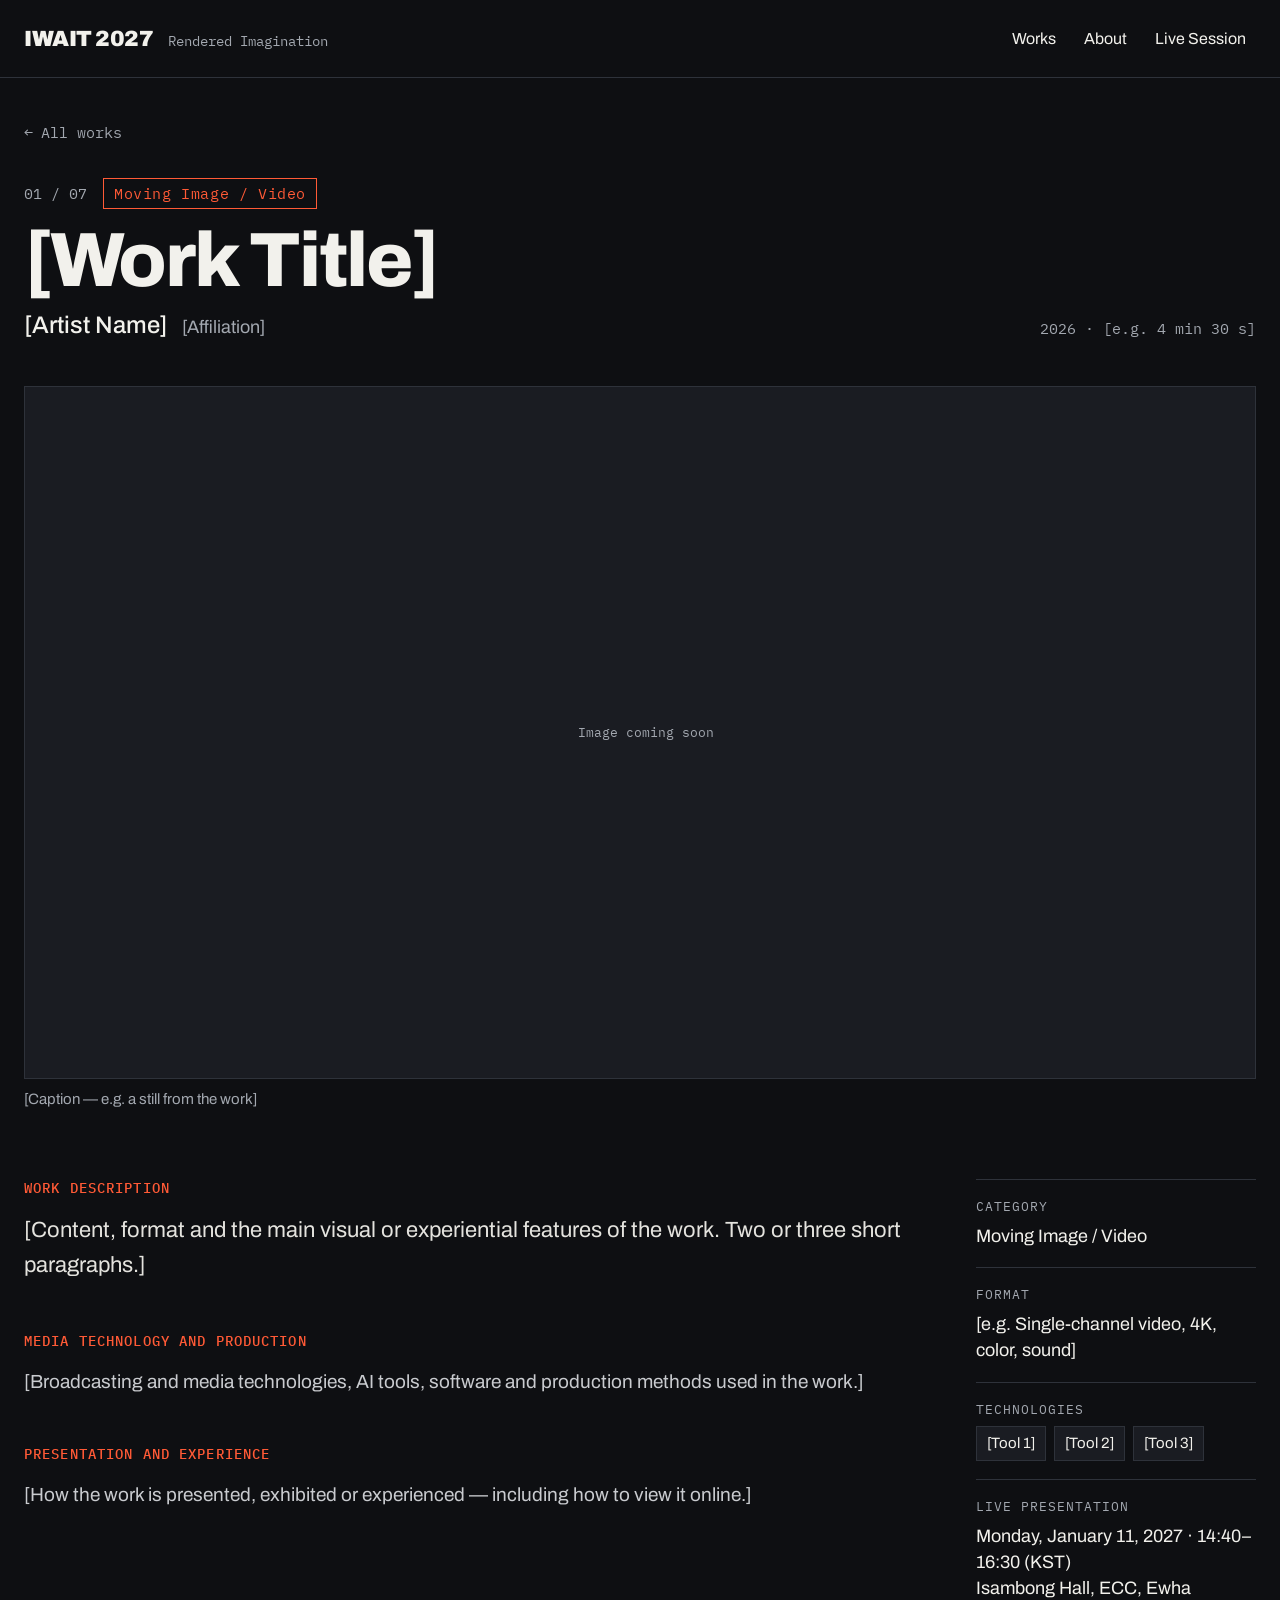
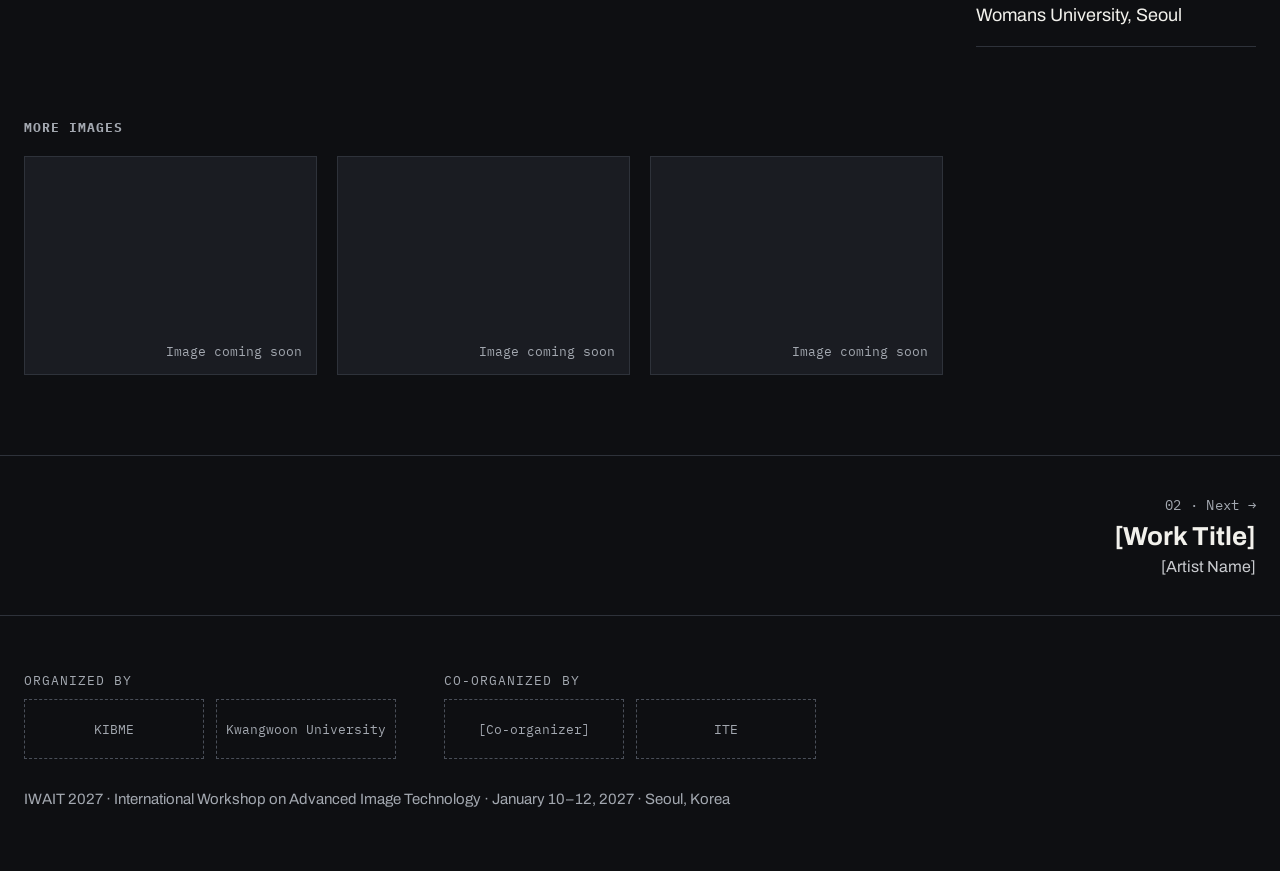
==== work.html @ c5843364 "Add files via upload" ====
<!doctype html>
<html lang="en">
<head>
<meta charset="utf-8">
<meta name="viewport" content="width=device-width, initial-scale=1">
<title>Work — Rendered Imagination</title>
<link rel="icon" href="assets/favicon.svg" type="image/svg+xml">
<link rel="preconnect" href="https://fonts.googleapis.com">
<link rel="preconnect" href="https://fonts.gstatic.com" crossorigin>
<link href="https://fonts.googleapis.com/css2?family=Archivo:wght@400;500;700;800;900&family=IBM+Plex+Mono:wght@400;500&display=swap" rel="stylesheet">
<link rel="stylesheet" href="assets/style.css">
</head>
<body>
<a class="skip" href="#content">Skip to content</a>

<header class="site-header rule-b">
  <div class="wrap">
    <a class="brand" href="index.html"><b id="brand-conf">IWAIT 2027</b><span id="brand-title">Rendered Imagination</span></a>
    <nav class="nav" aria-label="Main">
      <a href="index.html#works">Works</a>
      <a href="index.html#about">About</a>
      <a href="index.html#live">Live Session</a>
      <a class="ext" id="nav-conf" href="#" target="_blank" rel="noopener">IWAIT 2027 ↗</a>
    </nav>
  </div>
</header>

<main id="content">
  <div class="wrap"><a class="back" href="index.html#works"><span aria-hidden="true">←</span> All works</a></div>

  <section class="wrap work-head">
    <div>
      <div class="work-badges"><span id="w-num"></span><span class="badge" id="w-cat"></span></div>
      <h1 id="w-title"></h1>
      <div class="byline"><b id="w-artist"></b><span id="w-aff"></span></div>
    </div>
    <span class="work-year" id="w-year"></span>
  </section>

  <div class="wrap">
    <figure class="media">
      <div class="frame" id="w-frame"></div>
      <figcaption id="w-caption"></figcaption>
    </figure>
  </div>

  <section class="wrap work-body">
    <div class="work-text" id="w-text"></div>
    <aside class="details" aria-label="Work details">
      <dl>
        <div><dt class="eyebrow">Category</dt><dd id="d-cat"></dd></div>
        <div><dt class="eyebrow">Format</dt><dd id="d-format"></dd></div>
        <div><dt class="eyebrow">Technologies</dt><dd class="chips" id="d-tech"></dd></div>
        <div><dt class="eyebrow">Live presentation</dt><dd><span id="d-live1"></span><br><span id="d-live2"></span></dd></div>
      </dl>
      <a class="outline-btn" id="d-pdf" href="#" target="_blank" rel="noopener">Read the extended abstract <span aria-hidden="true">↗</span></a>
    </aside>
  </section>

  <section class="wrap gallery" id="gallery" aria-labelledby="gallery-title">
    <h2 class="eyebrow" id="gallery-title">More images</h2>
    <div class="gallery-grid" id="gallery-grid"></div>
  </section>

  <nav class="rule-t" aria-label="More works">
    <div class="wrap pager">
      <a id="prev" href="#"><span class="eyebrow"></span><strong></strong><span></span></a>
      <a id="next" class="next" href="#"><span class="eyebrow"></span><strong></strong><span></span></a>
    </div>
  </nav>
</main>

<footer class="site-footer rule-t">
  <div class="wrap">
    <div class="logo-groups" id="logo-groups"></div>
    <span class="fine" id="foot-line"></span>
  </div>
</footer>

<script src="assets/site.js"></script>
<script>Exhibition.work();</script>
</body>
</html>
---- assets/style.css ----
/* Rendered Imagination — IWAIT 2027 online exhibition */
:root {
  --bg: #0E0F12;
  --surface: #1A1C22;
  --line: #2E323A;
  --line-strong: #3A3F4A;
  --dash: #4A4F59;
  --text: #F2F1EC;
  --text-2: #E4E3DE;
  --text-3: #C9CBCF;
  --muted: #A3A8B0;
  --accent: #FF5A36;
  --sans: 'Archivo', system-ui, -apple-system, 'Segoe UI', sans-serif;
  --mono: 'IBM Plex Mono', ui-monospace, Menlo, monospace;
  color-scheme: dark;
}
* { box-sizing: border-box; }
html { scroll-behavior: smooth; }
body { margin: 0; background: var(--bg); color: var(--text); font-family: var(--sans); -webkit-font-smoothing: antialiased; }
a { color: var(--text); }
a:hover { color: #fff; }
img { display: block; max-width: 100%; }
:focus-visible { outline: 2px solid var(--accent); outline-offset: 3px; }
.mono { font-family: var(--mono); }
.wrap { max-width: 1280px; margin: 0 auto; padding-left: 24px; padding-right: 24px; }
.rule-t { border-top: 1px solid var(--line); }
.rule-b { border-bottom: 1px solid var(--line); }
.eyebrow { font-family: var(--mono); font-size: 13px; letter-spacing: 0.08em; color: var(--muted); text-transform: uppercase; }
.skip { position: absolute; left: -9999px; }
.skip:focus { left: 16px; top: 16px; z-index: 10; background: var(--text); color: var(--bg); padding: 10px 14px; }

/* Header */
.site-header .wrap { padding-top: 18px; padding-bottom: 18px; display: flex; flex-wrap: wrap; align-items: center; justify-content: space-between; gap: 12px 32px; }
.brand { display: flex; align-items: baseline; gap: 14px; text-decoration: none; white-space: nowrap; }
.brand b { font-size: 22px; font-weight: 900; letter-spacing: -0.02em; }
.brand span { font-family: var(--mono); font-size: 14px; color: var(--muted); }
.nav { display: flex; flex-wrap: wrap; gap: 4px 8px; font-size: 16px; }
.nav a { padding: 12px 10px; text-decoration: none; }
.nav a.ext { color: var(--muted); }

/* Hero */
.hero { padding-top: 72px; padding-bottom: 64px; display: flex; flex-wrap: wrap; align-items: flex-end; gap: 48px; }
.hero-text { flex: 999 1 560px; min-width: 0; display: flex; flex-direction: column; align-items: flex-start; }
.tag { padding: 7px 12px; background: var(--accent); color: var(--bg); font-family: var(--mono); font-size: 15px; font-weight: 500; letter-spacing: 0.08em; }
.subtitle { margin-top: 16px; font-family: var(--mono); font-size: 17px; letter-spacing: 0.04em; color: var(--accent); }
.hero h1 { margin: 18px 0 0; font-size: clamp(56px, 8vw, 120px); line-height: 0.92; font-weight: 800; letter-spacing: -0.03em; }
.hero p { margin: 28px 0 0; max-width: 620px; font-size: 20px; line-height: 1.5; color: var(--text-3); }
.btn { display: inline-flex; align-items: center; gap: 10px; min-height: 52px; padding: 0 24px; background: var(--text); color: var(--bg); font-size: 17px; font-weight: 700; text-decoration: none; }
.btn:hover { color: var(--bg); background: #fff; }
.hero .btn { margin-top: 32px; }
.pattern { flex: 0 1 544px; width: 544px; max-width: 100%; aspect-ratio: 544 / 416; }
.pattern canvas { width: 100%; height: 100%; display: block; }

/* Facts strip */
.facts { padding-top: 28px; padding-bottom: 28px; display: grid; grid-template-columns: repeat(auto-fit, minmax(240px, 1fr)); gap: 24px 40px; }
.fact { display: flex; flex-direction: column; gap: 6px; }
.fact strong { font-size: 20px; font-weight: 700; }

/* Works */
.works { padding-top: 88px; padding-bottom: 96px; }
.works-head { display: flex; flex-wrap: wrap; align-items: flex-end; justify-content: space-between; gap: 20px 32px; }
.works-head h2 { margin: 0; font-size: 48px; font-weight: 800; letter-spacing: -0.02em; }
.works-head .count { margin-left: 16px; font-family: var(--mono); font-size: 16px; color: var(--muted); }
.filters { display: flex; flex-wrap: wrap; gap: 8px; }
.filters button { min-height: 44px; padding: 0 16px; font: inherit; font-size: 15px; cursor: pointer; border: 1px solid var(--line-strong); background: transparent; color: var(--text); }
.filters button[aria-pressed="true"] { border-color: var(--text); background: var(--text); color: var(--bg); font-weight: 700; }
.grid { margin-top: 40px; display: grid; grid-template-columns: repeat(auto-fill, minmax(260px, 1fr)); gap: 40px 24px; }
.card { display: flex; flex-direction: column; gap: 16px; text-decoration: none; }
.thumb { aspect-ratio: 4 / 3; background: var(--surface); border: 1px solid var(--line); position: relative; overflow: hidden; }
.thumb img { width: 100%; height: 100%; object-fit: cover; transition: transform .4s ease; }
.card:hover .thumb img { transform: scale(1.03); }
.ph { position: absolute; inset: 0; padding: 14px; display: flex; align-items: flex-end; justify-content: space-between; gap: 12px; font-family: var(--mono); font-size: 13px; color: var(--muted); white-space: nowrap; }
.card-meta { display: flex; flex-direction: column; gap: 6px; }
.card-cat { font-family: var(--mono); font-size: 13px; letter-spacing: 0.04em; color: var(--accent); }
.card-title { font-size: 22px; font-weight: 700; line-height: 1.2; }
.card-artist { font-size: 16px; color: var(--text-3); }
.live-card { aspect-ratio: 4 / 3; padding: 20px; border: 1px solid var(--accent); display: flex; flex-direction: column; justify-content: space-between; text-decoration: none; }
.live-card .eyebrow { color: var(--accent); }
.live-card strong { font-size: 22px; line-height: 1.25; }
.live-card span:last-child { font-size: 16px; color: var(--text-3); }
.empty { color: var(--muted); }

/* Two-column text sections */
.split { padding-top: 88px; padding-bottom: 88px; display: flex; flex-wrap: wrap; gap: 32px 64px; }
.split > h2 { flex: 1 1 280px; margin: 0; font-size: 40px; font-weight: 800; letter-spacing: -0.02em; }
.split > .body { flex: 999 1 560px; min-width: 0; }
.prose { font-size: 20px; line-height: 1.6; color: var(--text-3); }
.prose p { margin: 0 0 20px; }
.prose p:last-child { margin-bottom: 0; }
.prose a { color: var(--text); }
.prose ul { margin: 0 0 20px; padding-left: 1.2em; }
.session-grid { display: grid; grid-template-columns: repeat(auto-fit, minmax(220px, 1fr)); gap: 28px 40px; margin-bottom: 28px; }
.session-grid div { display: flex; flex-direction: column; gap: 8px; }
.session-grid strong { font-size: 22px; }
.session-grid span:last-child { font-size: 18px; color: var(--text-3); }

/* Footer */
.site-footer .wrap { padding-top: 56px; padding-bottom: 64px; display: flex; flex-direction: column; gap: 32px; }
.logo-groups { display: flex; flex-wrap: wrap; gap: 28px 48px; }
.logo-group { display: flex; flex-direction: column; gap: 10px; }
.logos { display: flex; flex-wrap: wrap; gap: 12px; }
.logo { width: 180px; height: 60px; display: flex; align-items: center; justify-content: center; }
.logo img { max-width: 100%; max-height: 100%; object-fit: contain; }
.logo.missing { border: 1px dashed var(--dash); font-family: var(--mono); font-size: 13px; color: var(--muted); text-align: center; padding: 0 8px; }
.logo.on-light { background: #fff; padding: 8px 12px; }
.fine { font-size: 15px; color: var(--muted); }

/* Work page */
.back { display: inline-flex; align-items: center; gap: 8px; min-height: 44px; margin-top: 32px; font-family: var(--mono); font-size: 15px; color: var(--muted); text-decoration: none; }
.work-head { padding-top: 24px; padding-bottom: 48px; display: flex; flex-wrap: wrap; align-items: flex-end; justify-content: space-between; gap: 24px 48px; }
.work-head > div { flex: 999 1 560px; min-width: 0; display: flex; flex-direction: column; gap: 14px; }
.work-badges { display: flex; flex-wrap: wrap; align-items: center; gap: 12px 16px; font-family: var(--mono); font-size: 15px; color: var(--muted); }
.badge { padding: 5px 10px; border: 1px solid var(--accent); color: var(--accent); letter-spacing: 0.04em; }
.work-head h1 { margin: 0; font-size: clamp(44px, 6vw, 88px); line-height: 0.98; font-weight: 800; letter-spacing: -0.03em; overflow-wrap: anywhere; }
.byline { display: flex; flex-wrap: wrap; align-items: baseline; gap: 6px 14px; }
.byline b { font-size: 24px; font-weight: 500; }
.byline span { font-size: 18px; color: var(--muted); }
.work-year { font-family: var(--mono); font-size: 15px; color: var(--muted); }
.media { margin: 0; }
.media .frame { aspect-ratio: 16 / 9; background: var(--surface); border: 1px solid var(--line); position: relative; overflow: hidden; }
.media .frame img { width: 100%; height: 100%; object-fit: contain; background: #000; }
.media .frame iframe { position: absolute; inset: 0; width: 100%; height: 100%; border: 0; background: #000; color-scheme: normal; }
.media .ph { align-items: center; justify-content: center; }
.media figcaption { margin-top: 12px; font-size: 15px; color: var(--muted); }
.work-body { padding-top: 72px; padding-bottom: 72px; display: flex; flex-wrap: wrap; gap: 48px 72px; }
.work-text { flex: 999 1 560px; min-width: 0; }
.work-text h2 { margin: 48px 0 16px; font-family: var(--mono); font-size: 14px; font-weight: 500; letter-spacing: 0.08em; text-transform: uppercase; color: var(--accent); }
.work-text h2:first-child { margin-top: 0; }
.work-text h3 { margin: 28px 0 12px; font-size: 20px; }
.work-text p, .work-text ul { margin: 0 0 18px; font-size: 19px; line-height: 1.65; color: var(--text-3); }
.work-text > p:first-of-type { font-size: 22px; line-height: 1.6; color: var(--text-2); }
.work-text a { color: var(--text); }
.details { flex: 1 1 280px; min-width: 0; }
.details dl { margin: 0; border-top: 1px solid var(--line); }
.details dl > div { padding: 18px 0; border-bottom: 1px solid var(--line); display: flex; flex-direction: column; gap: 8px; }
.details dd { margin: 0; font-size: 18px; line-height: 1.45; }
.chips { display: flex; flex-wrap: wrap; gap: 8px; }
.chips span { padding: 6px 10px; background: var(--surface); border: 1px solid var(--line); font-size: 15px; }
.outline-btn { margin-top: 24px; display: flex; align-items: center; justify-content: space-between; min-height: 52px; padding: 0 18px; border: 1px solid var(--line-strong); font-size: 16px; text-decoration: none; }
.gallery { padding-bottom: 80px; }
.gallery h2 { margin: 0 0 20px; }
.gallery-grid { display: grid; grid-template-columns: repeat(auto-fill, minmax(280px, 1fr)); gap: 20px; }
.gallery-grid a { display: block; aspect-ratio: 4 / 3; background: var(--surface); border: 1px solid var(--line); position: relative; overflow: hidden; }
.gallery-grid img { width: 100%; height: 100%; object-fit: cover; }
.pager { display: grid; grid-template-columns: repeat(auto-fit, minmax(260px, 1fr)); }
.pager a { padding: 40px 0; display: flex; flex-direction: column; gap: 8px; text-decoration: none; }
.pager a.next { align-items: flex-end; text-align: right; }
.pager .eyebrow { text-transform: none; letter-spacing: 0.02em; font-size: 14px; }
.pager strong { font-size: 26px; }
.pager span:last-child { font-size: 16px; color: var(--text-3); }
.notice { padding: 120px 0; font-size: 20px; color: var(--text-3); }

@media (max-width: 560px) {
  .hero { padding-top: 48px; }
  .works { padding-top: 64px; }
  .works-head h2 { font-size: 40px; }
  .split, .work-body { padding-top: 64px; padding-bottom: 64px; }
  .split > h2 { font-size: 32px; }
  .pager a.next { align-items: flex-start; text-align: left; }
}
@media (prefers-reduced-motion: reduce) {
  html { scroll-behavior: auto; }
  .thumb img { transition: none; }
}
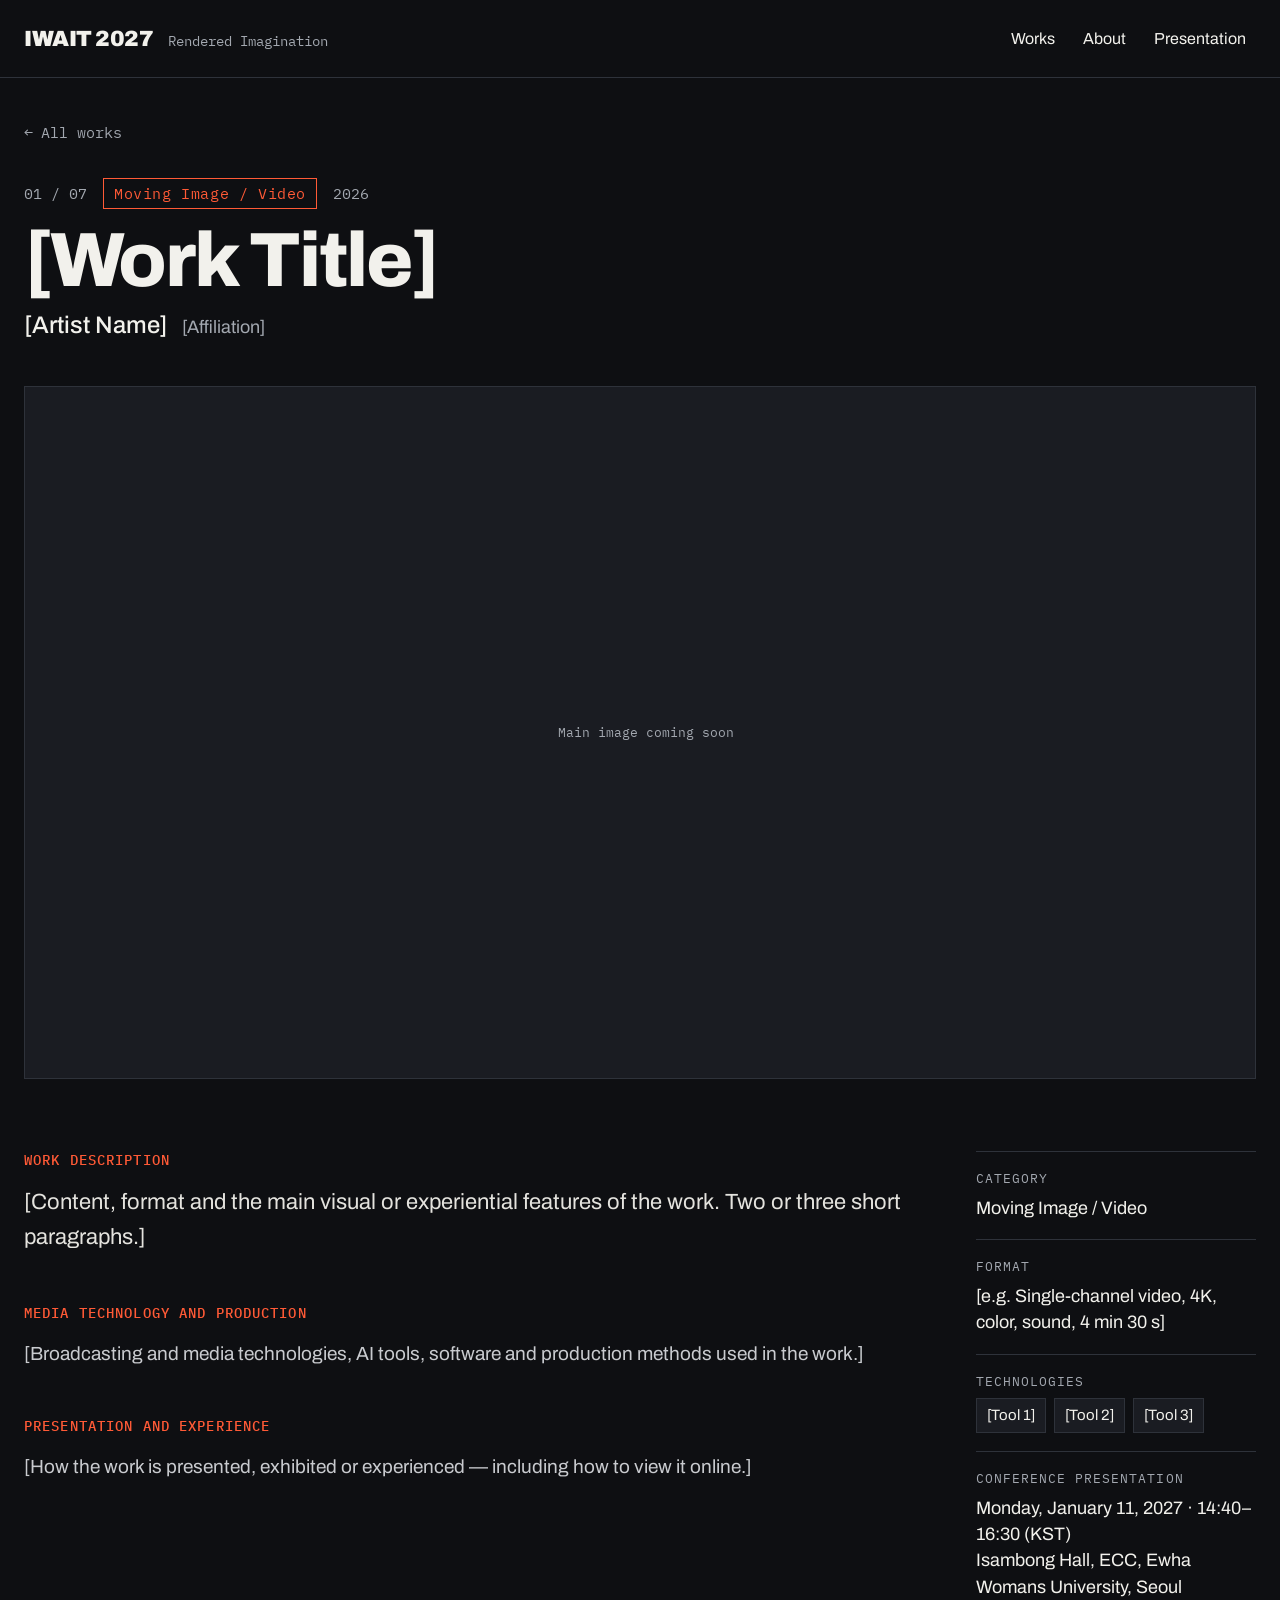
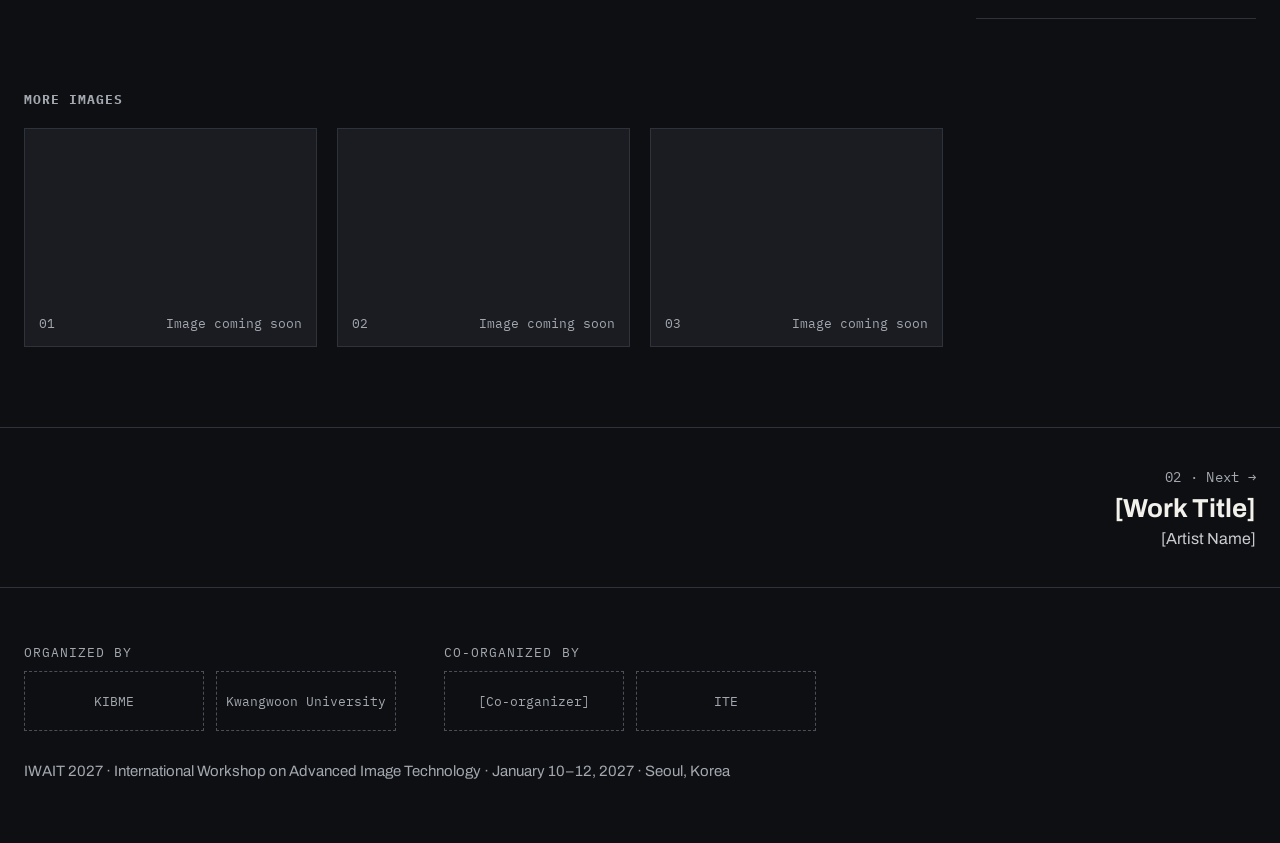
==== commit f4ab3163: "Add files via upload" ====
--- a/work.html
+++ b/work.html
@@ -19,7 +19,7 @@
     <nav class="nav" aria-label="Main">
       <a href="index.html#works">Works</a>
       <a href="index.html#about">About</a>
-      <a href="index.html#live">Live Session</a>
+      <a href="index.html#presentation">Presentation</a>
       <a class="ext" id="nav-conf" href="#" target="_blank" rel="noopener">IWAIT 2027 ↗</a>
     </nav>
   </div>
@@ -30,18 +30,14 @@
 
   <section class="wrap work-head">
     <div>
-      <div class="work-badges"><span id="w-num"></span><span class="badge" id="w-cat"></span></div>
+      <div class="work-badges"><span id="w-num"></span><span class="badge" id="w-cat"></span><span id="w-year"></span></div>
       <h1 id="w-title"></h1>
       <div class="byline"><b id="w-artist"></b><span id="w-aff"></span></div>
     </div>
-    <span class="work-year" id="w-year"></span>
   </section>
 
   <div class="wrap">
-    <figure class="media">
-      <div class="frame" id="w-frame"></div>
-      <figcaption id="w-caption"></figcaption>
-    </figure>
+    <div class="media" id="w-media"><div class="frame"></div></div>
   </div>
 
   <section class="wrap work-body">
@@ -51,7 +47,7 @@
         <div><dt class="eyebrow">Category</dt><dd id="d-cat"></dd></div>
         <div><dt class="eyebrow">Format</dt><dd id="d-format"></dd></div>
         <div><dt class="eyebrow">Technologies</dt><dd class="chips" id="d-tech"></dd></div>
-        <div><dt class="eyebrow">Live presentation</dt><dd><span id="d-live1"></span><br><span id="d-live2"></span></dd></div>
+        <div><dt class="eyebrow">Conference presentation</dt><dd><span id="d-live1"></span><br><span id="d-live2"></span></dd></div>
       </dl>
       <a class="outline-btn" id="d-pdf" href="#" target="_blank" rel="noopener">Read the extended abstract <span aria-hidden="true">↗</span></a>
     </aside>
--- a/assets/style.css
+++ b/assets/style.css
@@ -49,7 +49,7 @@
 .btn:hover { color: var(--bg); background: #fff; }
 .hero .btn { margin-top: 32px; }
 .pattern { flex: 0 1 544px; width: 544px; max-width: 100%; aspect-ratio: 544 / 416; }
-.pattern canvas { width: 100%; height: 100%; display: block; }
+.pattern canvas { width: 100%; height: 100%; display: block; touch-action: pan-y; cursor: crosshair; }
 
 /* Facts strip */
 .facts { padding-top: 28px; padding-bottom: 28px; display: grid; grid-template-columns: repeat(auto-fit, minmax(240px, 1fr)); gap: 24px 40px; }
@@ -60,7 +60,6 @@
 .works { padding-top: 88px; padding-bottom: 96px; }
 .works-head { display: flex; flex-wrap: wrap; align-items: flex-end; justify-content: space-between; gap: 20px 32px; }
 .works-head h2 { margin: 0; font-size: 48px; font-weight: 800; letter-spacing: -0.02em; }
-.works-head .count { margin-left: 16px; font-family: var(--mono); font-size: 16px; color: var(--muted); }
 .filters { display: flex; flex-wrap: wrap; gap: 8px; }
 .filters button { min-height: 44px; padding: 0 16px; font: inherit; font-size: 15px; cursor: pointer; border: 1px solid var(--line-strong); background: transparent; color: var(--text); }
 .filters button[aria-pressed="true"] { border-color: var(--text); background: var(--text); color: var(--bg); font-weight: 700; }
@@ -115,13 +114,36 @@
 .byline { display: flex; flex-wrap: wrap; align-items: baseline; gap: 6px 14px; }
 .byline b { font-size: 24px; font-weight: 500; }
 .byline span { font-size: 18px; color: var(--muted); }
-.work-year { font-family: var(--mono); font-size: 15px; color: var(--muted); }
 .media { margin: 0; }
 .media .frame { aspect-ratio: 16 / 9; background: var(--surface); border: 1px solid var(--line); position: relative; overflow: hidden; }
 .media .frame img { width: 100%; height: 100%; object-fit: contain; background: #000; }
 .media .frame iframe { position: absolute; inset: 0; width: 100%; height: 100%; border: 0; background: #000; color-scheme: normal; }
 .media .ph { align-items: center; justify-content: center; }
-.media figcaption { margin-top: 12px; font-size: 15px; color: var(--muted); }
+
+/* Image-series carousel */
+.stage { background: #000; touch-action: pan-y; user-select: none; -webkit-user-select: none; }
+.stage .slot { position: absolute; inset: 0; }
+.stage .slot img { width: 100%; height: 100%; object-fit: contain; -webkit-user-drag: none; }
+.nav-btn { position: absolute; top: 50%; transform: translateY(-50%); width: 52px; height: 52px; display: flex; align-items: center; justify-content: center; border: 1px solid rgba(242, 241, 236, 0.25); background: rgba(14, 15, 18, 0.72); color: var(--text); cursor: pointer; }
+.nav-btn:hover { background: rgba(14, 15, 18, 0.92); border-color: var(--text); }
+.nav-btn.prev { left: 16px; }
+.nav-btn.next { right: 16px; }
+.nav-btn svg { width: 22px; height: 22px; fill: none; stroke: currentColor; stroke-width: 2; stroke-linecap: square; }
+.series-bar { margin-top: 14px; display: flex; flex-wrap: wrap; align-items: baseline; gap: 6px 16px; }
+.series-count { font-family: var(--mono); font-size: 15px; color: var(--accent); }
+.series-title { font-size: 17px; color: var(--text-2); }
+.thumbs { margin-top: 14px; display: flex; gap: 8px; overflow-x: auto; padding-bottom: 6px; scrollbar-width: thin; }
+.thumbs button { flex: 0 0 auto; width: 96px; aspect-ratio: 4 / 3; padding: 0; border: 1px solid var(--line); background: var(--surface); position: relative; overflow: hidden; cursor: pointer; opacity: 0.55; transition: opacity .2s; }
+.thumbs button:hover { opacity: 0.85; }
+.thumbs button[aria-current="true"] { opacity: 1; outline: 2px solid var(--accent); outline-offset: -2px; }
+.thumbs img { width: 100%; height: 100%; object-fit: cover; }
+.thumbs .ph { padding: 6px; font-size: 11px; }
+@media (max-width: 560px) {
+  .nav-btn { width: 44px; height: 44px; }
+  .nav-btn.prev { left: 8px; }
+  .nav-btn.next { right: 8px; }
+  .thumbs button { width: 72px; }
+}
 .work-body { padding-top: 72px; padding-bottom: 72px; display: flex; flex-wrap: wrap; gap: 48px 72px; }
 .work-text { flex: 999 1 560px; min-width: 0; }
 .work-text h2 { margin: 48px 0 16px; font-family: var(--mono); font-size: 14px; font-weight: 500; letter-spacing: 0.08em; text-transform: uppercase; color: var(--accent); }
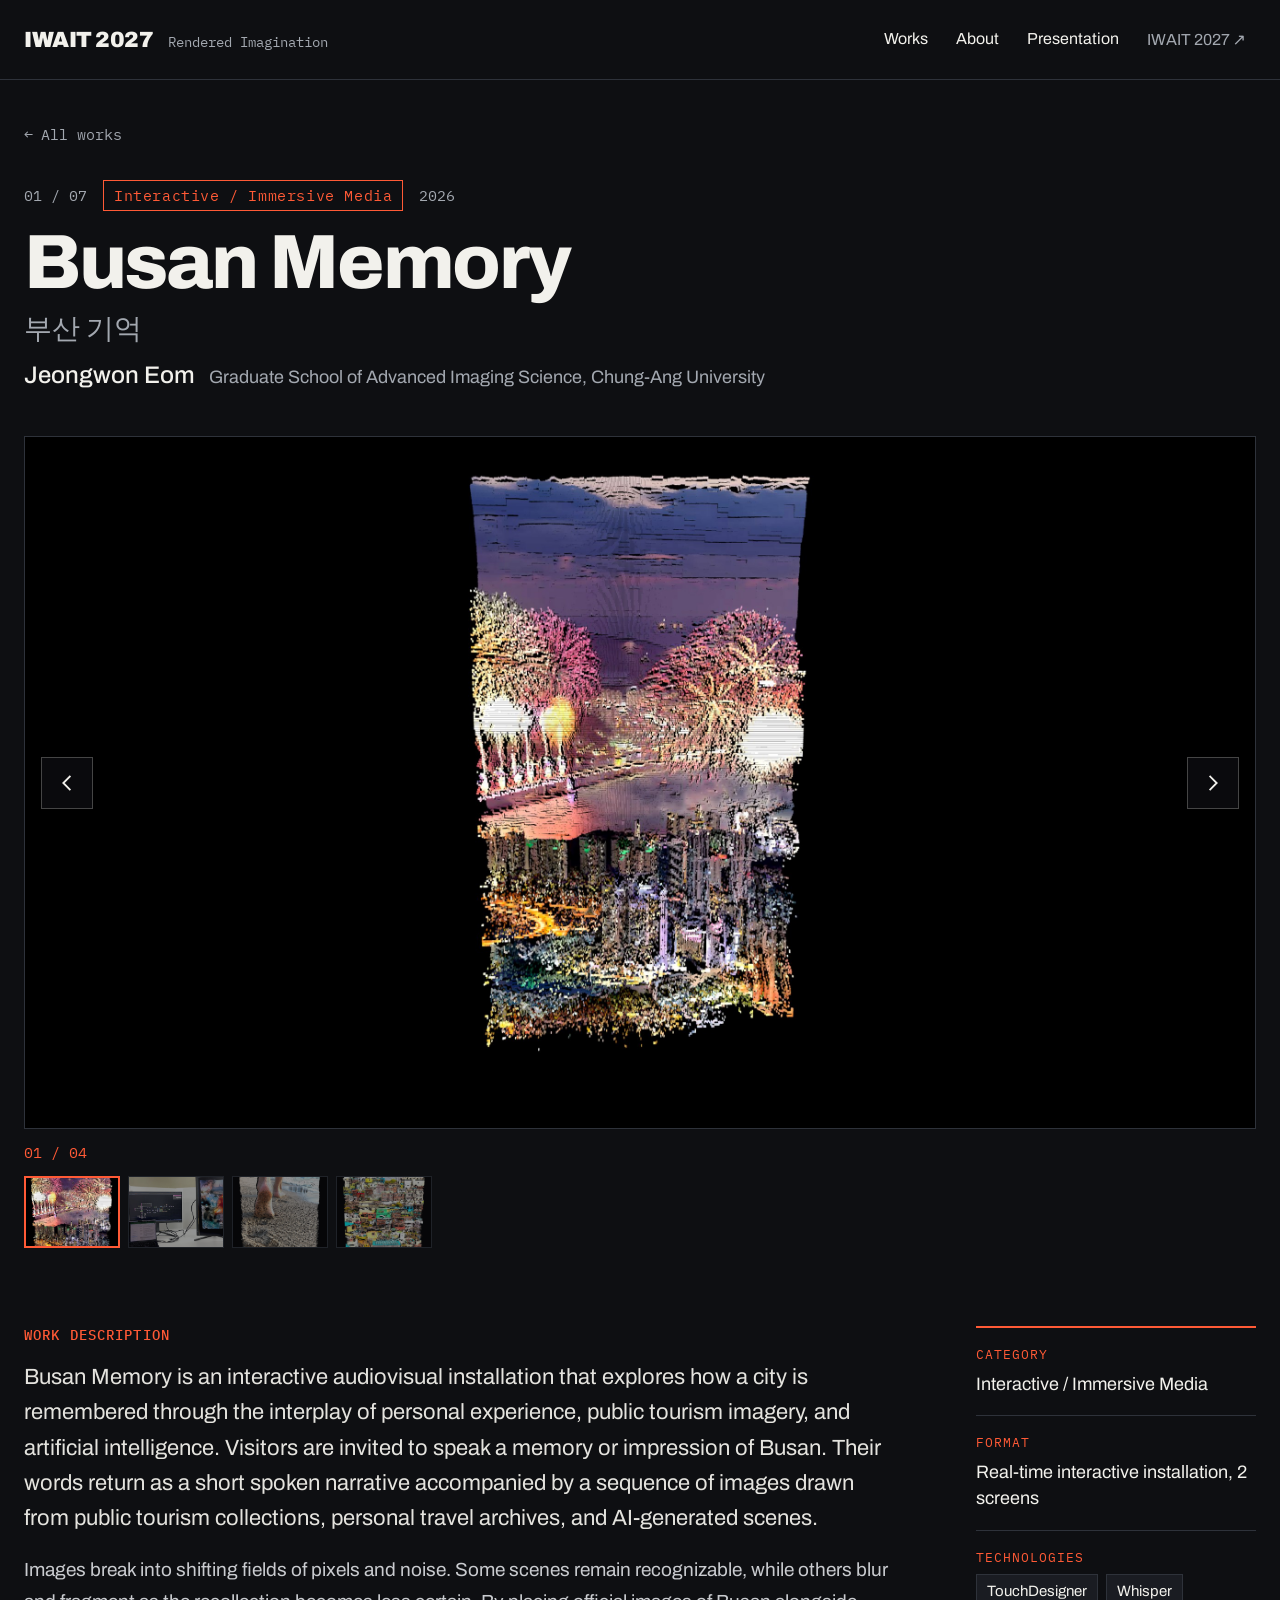
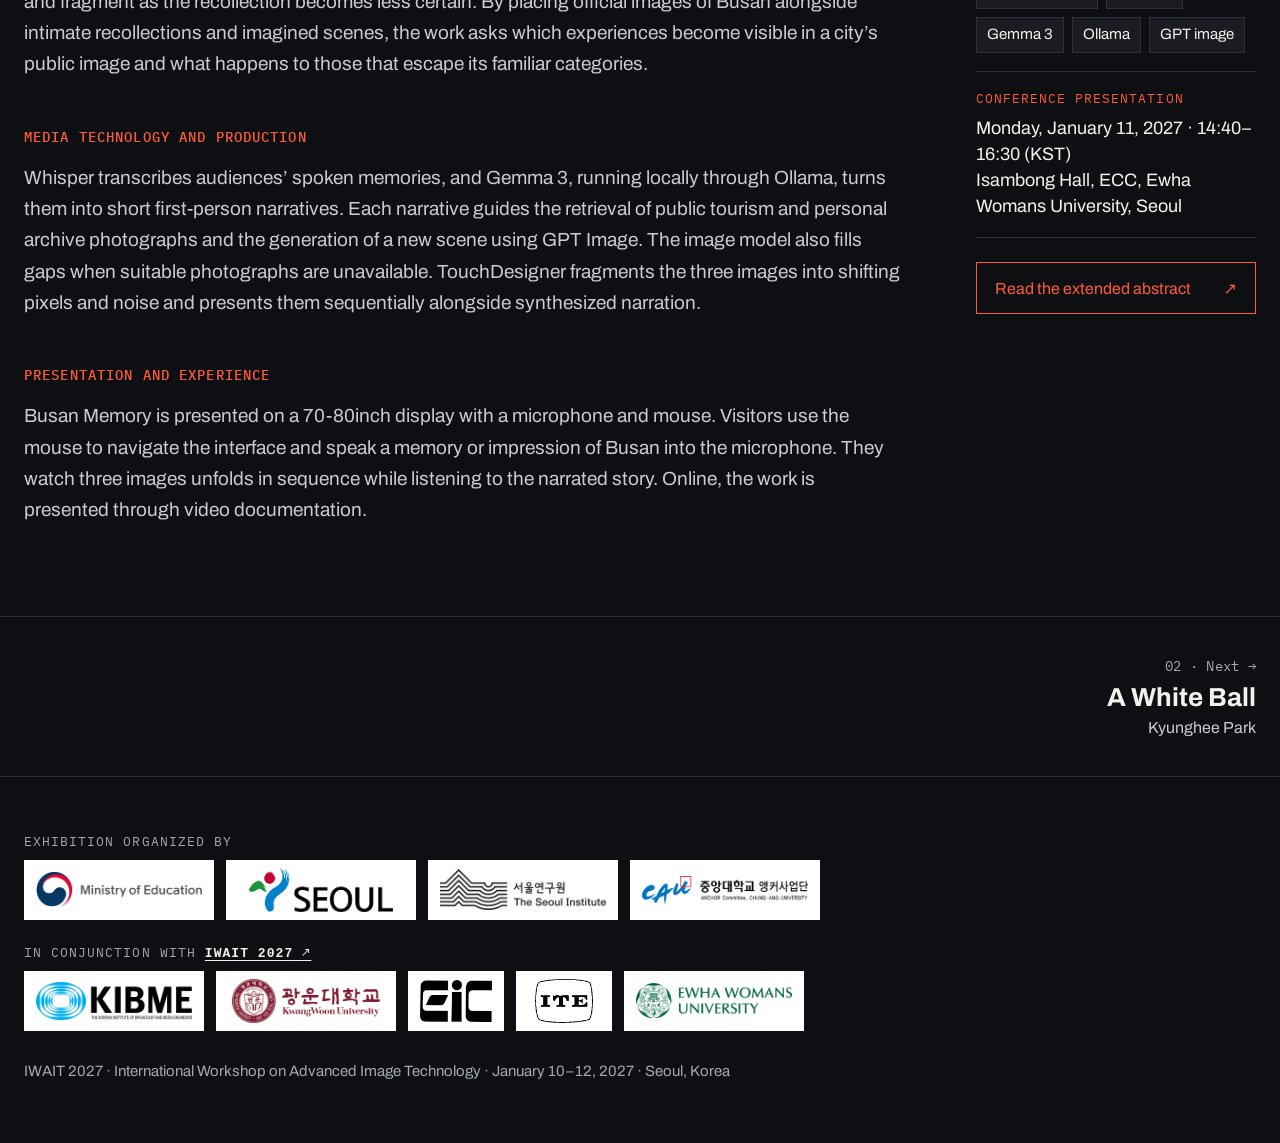
==== commit 9d0208fd: "Add files via upload" ====
--- a/work.html
+++ b/work.html
@@ -31,7 +31,7 @@
   <section class="wrap work-head">
     <div>
       <div class="work-badges"><span id="w-num"></span><span class="badge" id="w-cat"></span><span id="w-year"></span></div>
-      <h1 id="w-title"></h1>
+      <div class="titles"><h1 id="w-title"></h1><p class="title-ko" id="w-title-ko" lang="ko"></p></div>
       <div class="byline"><b id="w-artist"></b><span id="w-aff"></span></div>
     </div>
   </section>
@@ -53,11 +53,6 @@
     </aside>
   </section>
 
-  <section class="wrap gallery" id="gallery" aria-labelledby="gallery-title">
-    <h2 class="eyebrow" id="gallery-title">More images</h2>
-    <div class="gallery-grid" id="gallery-grid"></div>
-  </section>
-
   <nav class="rule-t" aria-label="More works">
     <div class="wrap pager">
       <a id="prev" href="#"><span class="eyebrow"></span><strong></strong><span></span></a>
--- a/assets/style.css
+++ b/assets/style.css
@@ -39,8 +39,11 @@
 .nav a.ext { color: var(--muted); }
 
 /* Hero */
-.hero { padding-top: 72px; padding-bottom: 64px; display: flex; flex-wrap: wrap; align-items: flex-end; gap: 48px; }
-.hero-text { flex: 999 1 560px; min-width: 0; display: flex; flex-direction: column; align-items: flex-start; }
+.hero-bg { position: relative; overflow: hidden; touch-action: pan-y; }
+.hero-bg > canvas { position: absolute; inset: 0; width: 100%; height: 100%; display: block; }
+.hero-bg::after { content: ''; position: absolute; inset: 0; pointer-events: none; background: linear-gradient(90deg, rgba(14,15,19,0.88) 0%, rgba(14,15,19,0.7) 32%, rgba(14,15,19,0) 70%); }
+.hero { position: relative; z-index: 1; min-height: clamp(520px, 72vh, 760px); padding-top: 72px; padding-bottom: 72px; display: flex; align-items: flex-end; }
+.hero-text { max-width: 760px; min-width: 0; display: flex; flex-direction: column; align-items: flex-start; }
 .tag { padding: 7px 12px; background: var(--accent); color: var(--bg); font-family: var(--mono); font-size: 15px; font-weight: 500; letter-spacing: 0.08em; }
 .subtitle { margin-top: 16px; font-family: var(--mono); font-size: 17px; letter-spacing: 0.04em; color: var(--accent); }
 .hero h1 { margin: 18px 0 0; font-size: clamp(56px, 8vw, 120px); line-height: 0.92; font-weight: 800; letter-spacing: -0.03em; }
@@ -48,8 +51,6 @@
 .btn { display: inline-flex; align-items: center; gap: 10px; min-height: 52px; padding: 0 24px; background: var(--text); color: var(--bg); font-size: 17px; font-weight: 700; text-decoration: none; }
 .btn:hover { color: var(--bg); background: #fff; }
 .hero .btn { margin-top: 32px; }
-.pattern { flex: 0 1 544px; width: 544px; max-width: 100%; aspect-ratio: 544 / 416; }
-.pattern canvas { width: 100%; height: 100%; display: block; touch-action: pan-y; cursor: crosshair; }
 
 /* Facts strip */
 .facts { padding-top: 28px; padding-bottom: 28px; display: grid; grid-template-columns: repeat(auto-fit, minmax(240px, 1fr)); gap: 24px 40px; }
@@ -72,7 +73,10 @@
 .card-meta { display: flex; flex-direction: column; gap: 6px; }
 .card-cat { font-family: var(--mono); font-size: 13px; letter-spacing: 0.04em; color: var(--accent); }
 .card-title { font-size: 22px; font-weight: 700; line-height: 1.2; }
+.card-title-ko { font-size: 16px; color: var(--muted); margin-top: -2px; }
 .card-artist { font-size: 16px; color: var(--text-3); }
+.titles { display: flex; flex-direction: column; gap: 10px; }
+.title-ko { margin: 0; font-size: clamp(20px, 2.2vw, 28px); font-weight: 500; color: var(--muted); }
 .live-card { aspect-ratio: 4 / 3; padding: 20px; border: 1px solid var(--accent); display: flex; flex-direction: column; justify-content: space-between; text-decoration: none; }
 .live-card .eyebrow { color: var(--accent); }
 .live-card strong { font-size: 22px; line-height: 1.25; }
@@ -91,11 +95,32 @@
 .session-grid { display: grid; grid-template-columns: repeat(auto-fit, minmax(220px, 1fr)); gap: 28px 40px; margin-bottom: 28px; }
 .session-grid div { display: flex; flex-direction: column; gap: 8px; }
 .session-grid strong { font-size: 22px; }
-.session-grid span:last-child { font-size: 18px; color: var(--text-3); }
+.session-grid > div > span:last-child { font-size: 18px; color: var(--text-3); }
+.chairs { display: flex; flex-direction: column; gap: 10px; }
+.chair { display: flex; flex-direction: column; gap: 2px; }
+.session-grid .chair-name { font-size: 17px; font-weight: 600; color: var(--text); }
+.session-grid .chair-aff { font-size: 14px; color: var(--muted); }
 
 /* Footer */
 .site-footer .wrap { padding-top: 56px; padding-bottom: 64px; display: flex; flex-direction: column; gap: 32px; }
-.logo-groups { display: flex; flex-wrap: wrap; gap: 28px 48px; }
+.logo-groups { display: flex; flex-direction: column; gap: 24px; }
+.logo-group { min-width: 0; }
+.site-footer { overflow-x: hidden; }
+.logos { gap: 8px; }
+.logo-group.primary .logo { width: 130px; height: 60px; }
+.logo-group.secondary .logo { width: 96px; height: 60px; }
+.logo-group.secondary .logo.wide { width: 180px; }
+.logo-group.primary .logo.wide { width: 190px; }
+@media (max-width: 1100px) {
+  .logo-group + .logo-group { padding-left: 0; border-left: 0; }
+}
+@media (max-width: 560px) {
+  .logo-group, .logo-group + .logo-group { padding: 0; width: 100%; }
+  .logo-groups .logos { display: grid; grid-template-columns: repeat(4, minmax(0, 1fr)); }
+  .logo-group.primary .logo, .logo-group.secondary .logo { width: auto; height: 48px; font-size: 10px; }
+  .logo.on-light { padding: 4px 6px; }
+  .logo-group .logo.wide, .logo-group.secondary .logo.wide { grid-column: span 2; width: auto; }
+}
 .logo-group { display: flex; flex-direction: column; gap: 10px; }
 .logos { display: flex; flex-wrap: wrap; gap: 12px; }
 .logo { width: 180px; height: 60px; display: flex; align-items: center; justify-content: center; }
@@ -120,7 +145,8 @@
 .media .frame iframe { position: absolute; inset: 0; width: 100%; height: 100%; border: 0; background: #000; color-scheme: normal; }
 .media .ph { align-items: center; justify-content: center; }
 
-/* Image-series carousel */
+/* Image carousel */
+.media > .frame + .carousel { margin-top: 20px; }
 .stage { background: #000; touch-action: pan-y; user-select: none; -webkit-user-select: none; }
 .stage .slot { position: absolute; inset: 0; }
 .stage .slot img { width: 100%; height: 100%; object-fit: contain; -webkit-user-drag: none; }
@@ -153,12 +179,14 @@
 .work-text > p:first-of-type { font-size: 22px; line-height: 1.6; color: var(--text-2); }
 .work-text a { color: var(--text); }
 .details { flex: 1 1 280px; min-width: 0; }
-.details dl { margin: 0; border-top: 1px solid var(--line); }
+.details dl { margin: 0; border-top: 2px solid var(--accent); }
+.details dt.eyebrow { color: var(--accent); }
 .details dl > div { padding: 18px 0; border-bottom: 1px solid var(--line); display: flex; flex-direction: column; gap: 8px; }
 .details dd { margin: 0; font-size: 18px; line-height: 1.45; }
 .chips { display: flex; flex-wrap: wrap; gap: 8px; }
 .chips span { padding: 6px 10px; background: var(--surface); border: 1px solid var(--line); font-size: 15px; }
-.outline-btn { margin-top: 24px; display: flex; align-items: center; justify-content: space-between; min-height: 52px; padding: 0 18px; border: 1px solid var(--line-strong); font-size: 16px; text-decoration: none; }
+.outline-btn { margin-top: 24px; display: flex; align-items: center; justify-content: space-between; min-height: 52px; padding: 0 18px; border: 1px solid var(--accent); color: var(--accent); font-size: 16px; text-decoration: none; transition: background .15s, color .15s; }
+.outline-btn:hover { background: var(--accent); color: var(--bg); }
 .gallery { padding-bottom: 80px; }
 .gallery h2 { margin: 0 0 20px; }
 .gallery-grid { display: grid; grid-template-columns: repeat(auto-fill, minmax(280px, 1fr)); gap: 20px; }
@@ -173,7 +201,8 @@
 .notice { padding: 120px 0; font-size: 20px; color: var(--text-3); }
 
 @media (max-width: 560px) {
-  .hero { padding-top: 48px; }
+  .hero { padding-top: 48px; min-height: 480px; }
+  .hero-bg::after { background: linear-gradient(180deg, rgba(14,15,19,0.2) 0%, rgba(14,15,19,0.75) 60%, rgba(14,15,19,0.9) 100%); }
   .works { padding-top: 64px; }
   .works-head h2 { font-size: 40px; }
   .split, .work-body { padding-top: 64px; padding-bottom: 64px; }
@@ -184,3 +213,7 @@
   html { scroll-behavior: auto; }
   .thumb img { transition: none; }
 }
+
+.conf-link { color: var(--text); text-decoration: underline; text-underline-offset: 3px; }
+.conf-link:hover { color: var(--accent); }
+.eyebrow strong { color: var(--text); font-weight: 600; }
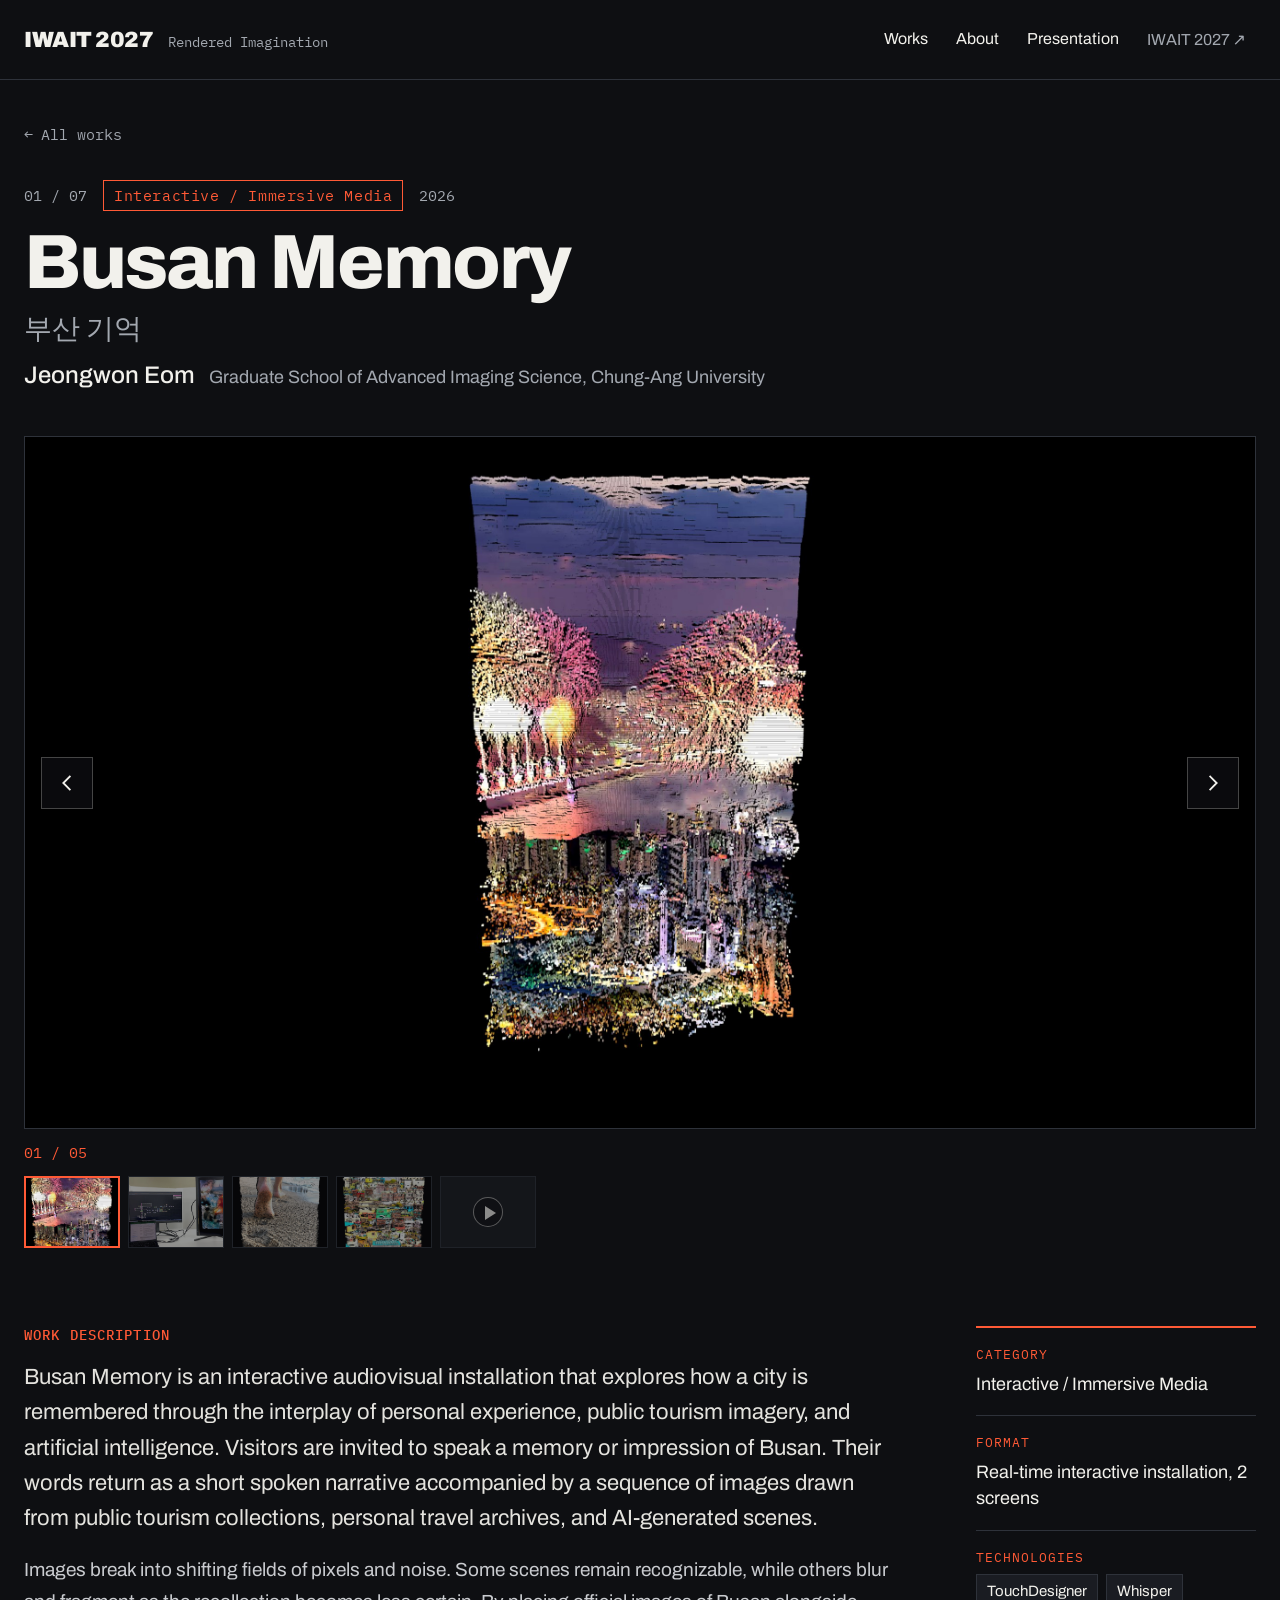
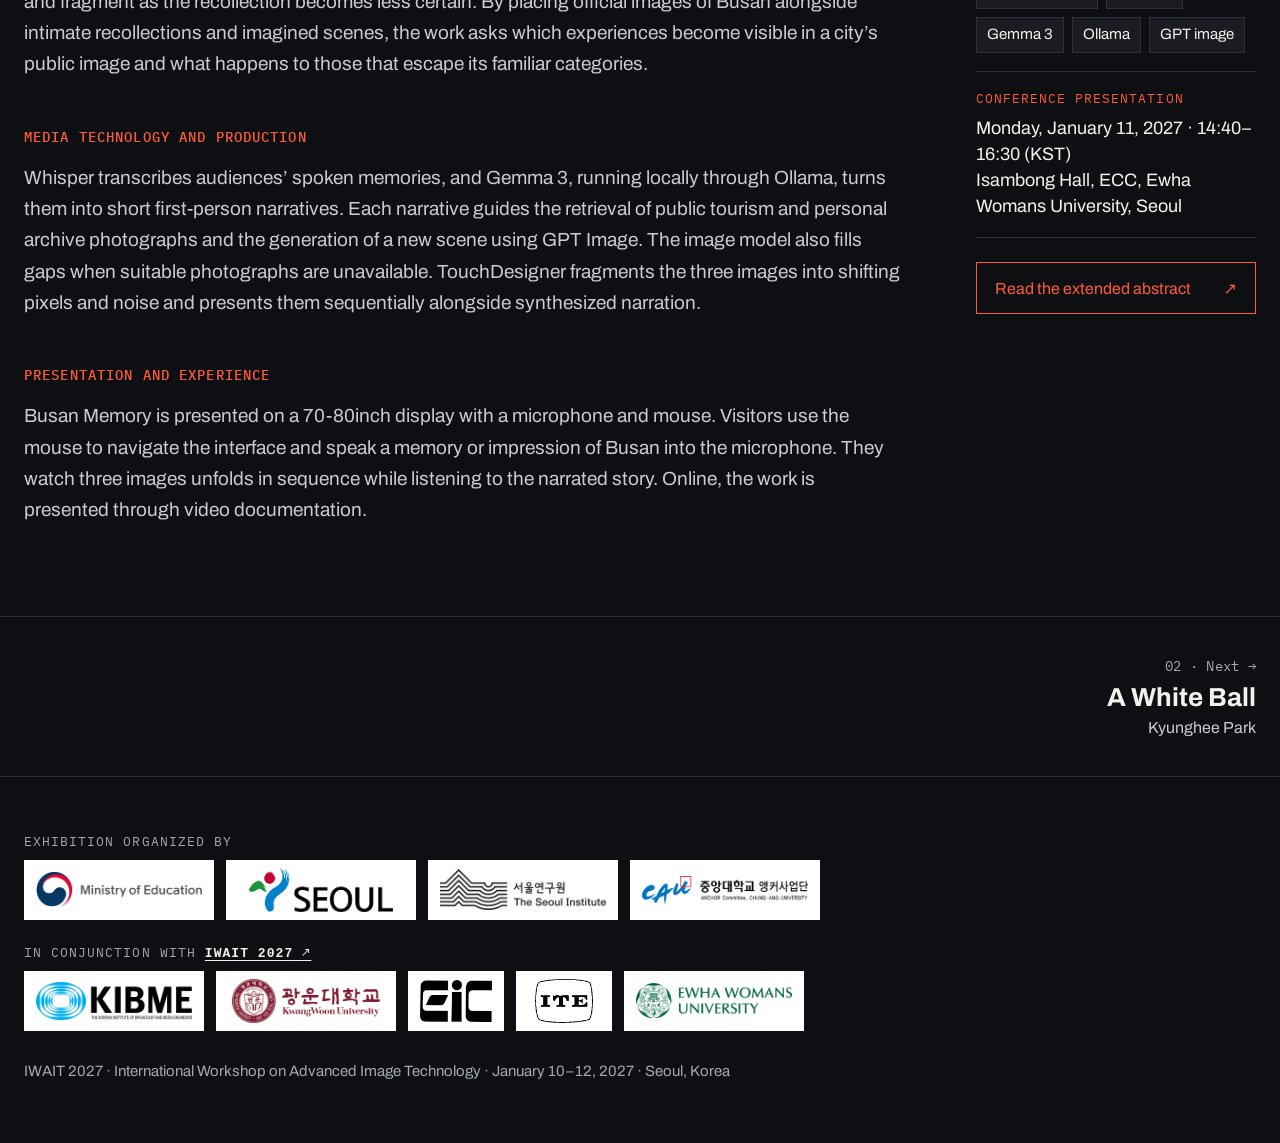
==== commit da7d5fda: "Add files via upload" ====
--- a/work.html
+++ b/work.html
@@ -8,7 +8,7 @@
 <link rel="preconnect" href="https://fonts.googleapis.com">
 <link rel="preconnect" href="https://fonts.gstatic.com" crossorigin>
 <link href="https://fonts.googleapis.com/css2?family=Archivo:wght@400;500;700;800;900&family=IBM+Plex+Mono:wght@400;500&display=swap" rel="stylesheet">
-<link rel="stylesheet" href="assets/style.css">
+<link rel="stylesheet" href="assets/style.css?v=20261120">
 </head>
 <body>
 <a class="skip" href="#content">Skip to content</a>
@@ -68,7 +68,7 @@
   </div>
 </footer>
 
-<script src="assets/site.js"></script>
+<script src="assets/site.js?v=20261120"></script>
 <script>Exhibition.work();</script>
 </body>
 </html>
--- a/assets/style.css
+++ b/assets/style.css
@@ -119,7 +119,9 @@
   .logo-groups .logos { display: grid; grid-template-columns: repeat(4, minmax(0, 1fr)); }
   .logo-group.primary .logo, .logo-group.secondary .logo { width: auto; height: 48px; font-size: 10px; }
   .logo.on-light { padding: 4px 6px; }
-  .logo-group .logo.wide, .logo-group.secondary .logo.wide { grid-column: span 2; width: auto; }
+  .logo-group .logo.wide, .logo-group.primary .logo.wide, .logo-group.secondary .logo.wide { grid-column: span 2; width: auto; min-width: 0; }
+  .logo-groups .logos { gap: 10px; }
+  .logo-groups .logo.on-light { padding: 8px 12px; }
 }
 .logo-group { display: flex; flex-direction: column; gap: 10px; }
 .logos { display: flex; flex-wrap: wrap; gap: 12px; }
@@ -217,3 +219,9 @@
 .conf-link { color: var(--text); text-decoration: underline; text-underline-offset: 3px; }
 .conf-link:hover { color: var(--accent); }
 .eyebrow strong { color: var(--text); font-weight: 600; }
+
+/* video slide in the carousel */
+.stage .slot iframe { position: absolute; inset: 0; width: 100%; height: 100%; border: 0; background: #000; }
+.thumbs button { position: relative; }
+.play-badge { position: absolute; left: 50%; top: 50%; width: 30px; height: 30px; margin: -15px 0 0 -15px; border-radius: 50%; background: rgba(14,15,19,0.75); border: 1px solid rgba(242,241,236,0.6); }
+.play-badge::after { content: ''; position: absolute; left: 11px; top: 8px; border-style: solid; border-width: 7px 0 7px 11px; border-color: transparent transparent transparent #F2F1EC; }
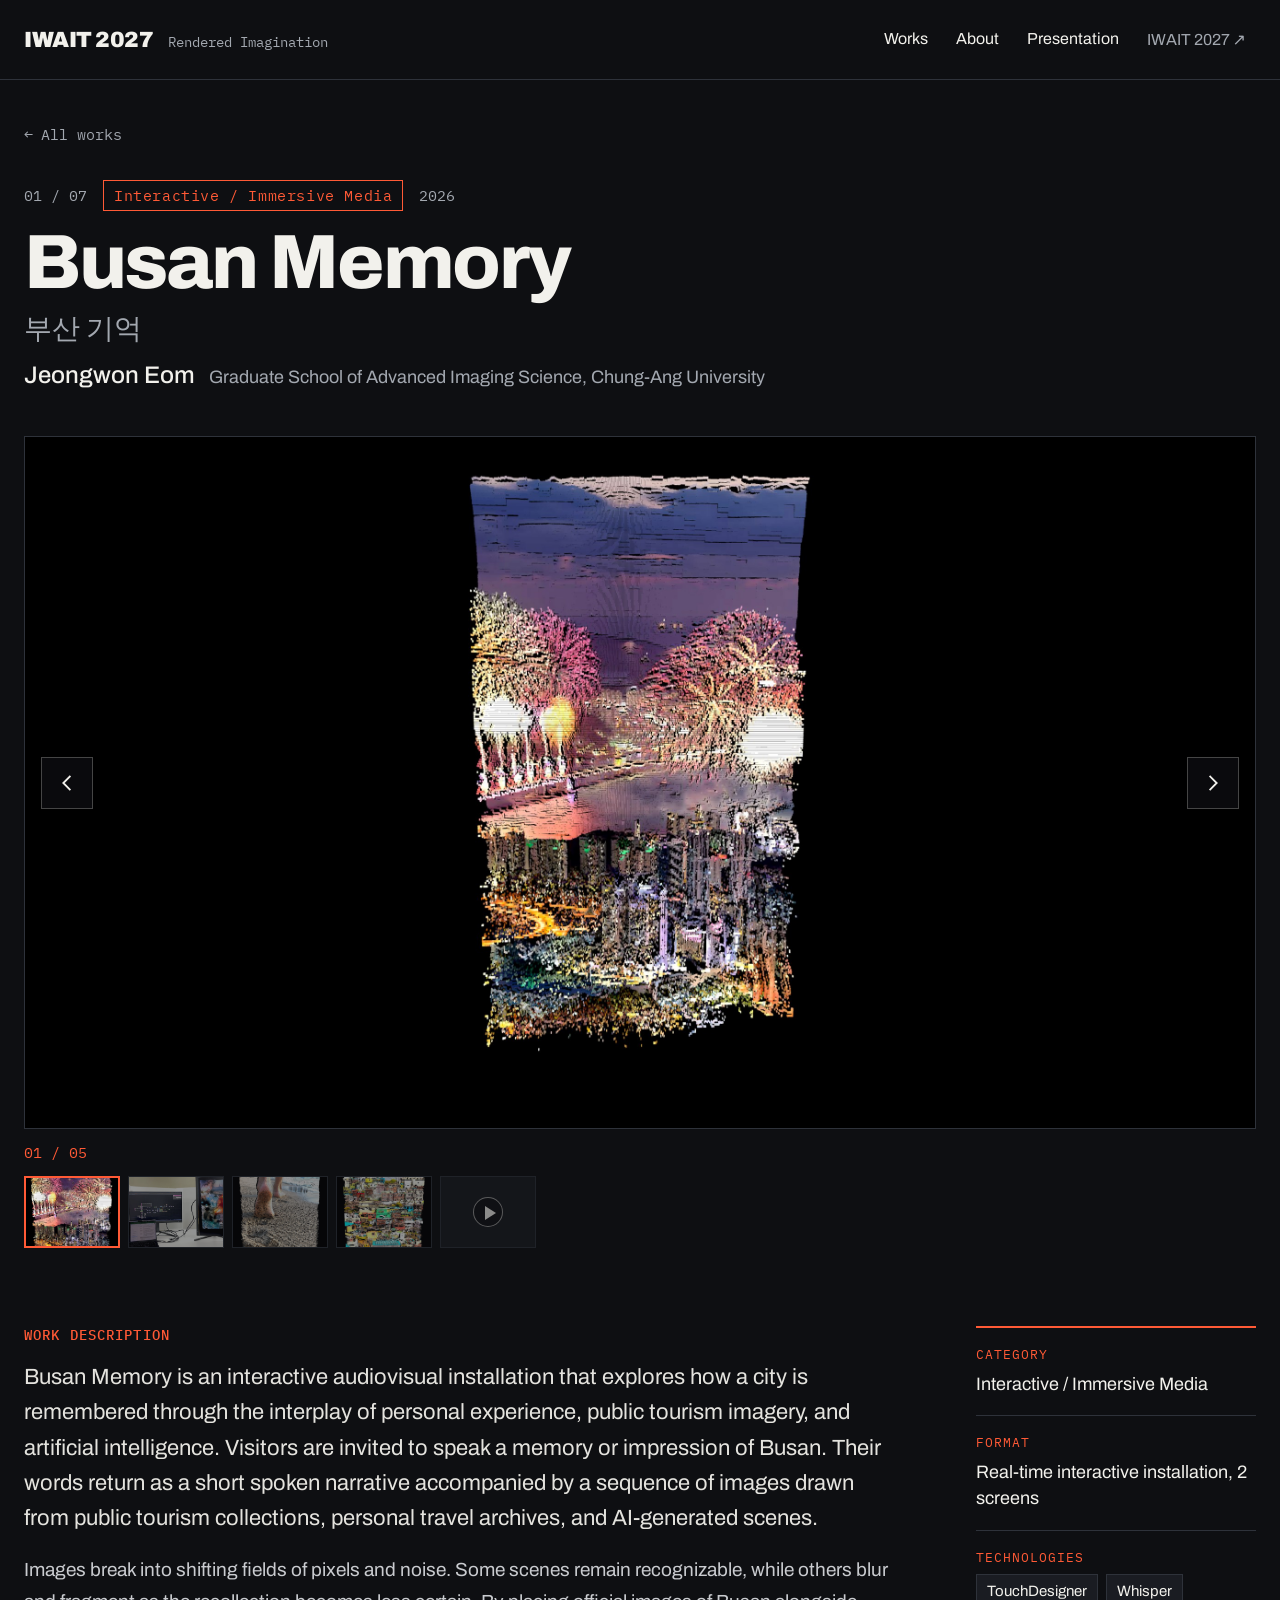
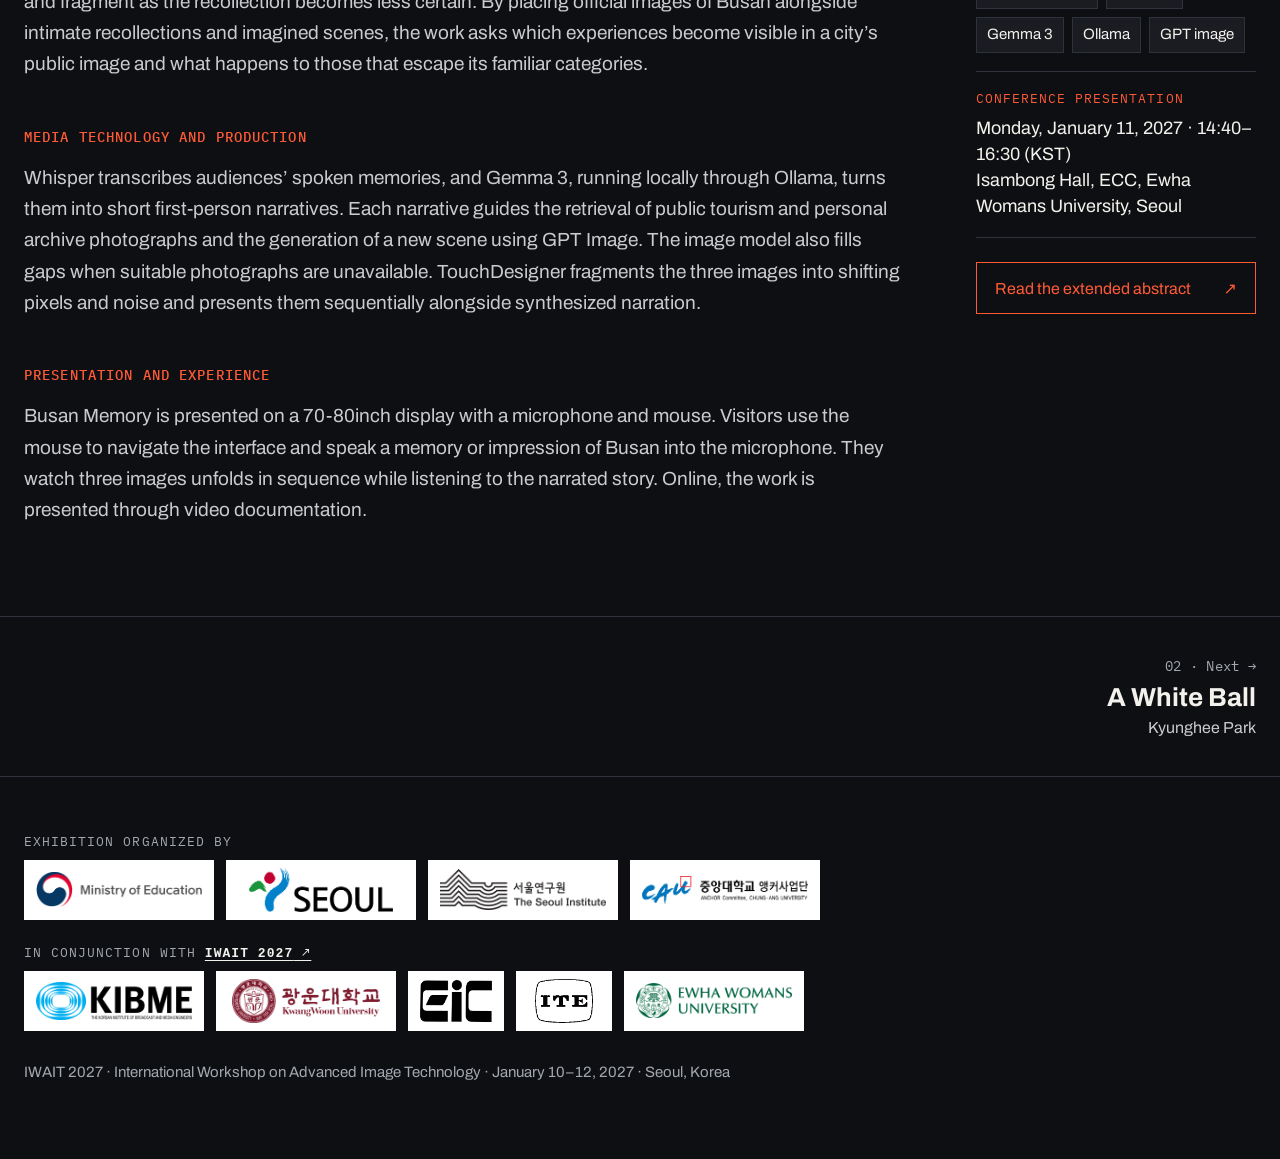
==== commit 4122cc17: "Add files via upload" ====
--- a/work.html
+++ b/work.html
@@ -8,7 +8,7 @@
 <link rel="preconnect" href="https://fonts.googleapis.com">
 <link rel="preconnect" href="https://fonts.gstatic.com" crossorigin>
 <link href="https://fonts.googleapis.com/css2?family=Archivo:wght@400;500;700;800;900&family=IBM+Plex+Mono:wght@400;500&display=swap" rel="stylesheet">
-<link rel="stylesheet" href="assets/style.css?v=20261120">
+<link rel="stylesheet" href="assets/style.css?v=20261124">
 </head>
 <body>
 <a class="skip" href="#content">Skip to content</a>
@@ -64,11 +64,15 @@
 <footer class="site-footer rule-t">
   <div class="wrap">
     <div class="logo-groups" id="logo-groups"></div>
-    <span class="fine" id="foot-line"></span>
+    <div class="foot-fine">
+      <span class="fine" id="foot-line"></span>
+      <p class="fine" id="foot-ack"></p>
+      <span class="fine" id="foot-copy"></span>
+    </div>
   </div>
 </footer>
 
-<script src="assets/site.js?v=20261120"></script>
+<script src="assets/site.js?v=20261124"></script>
 <script>Exhibition.work();</script>
 </body>
 </html>
